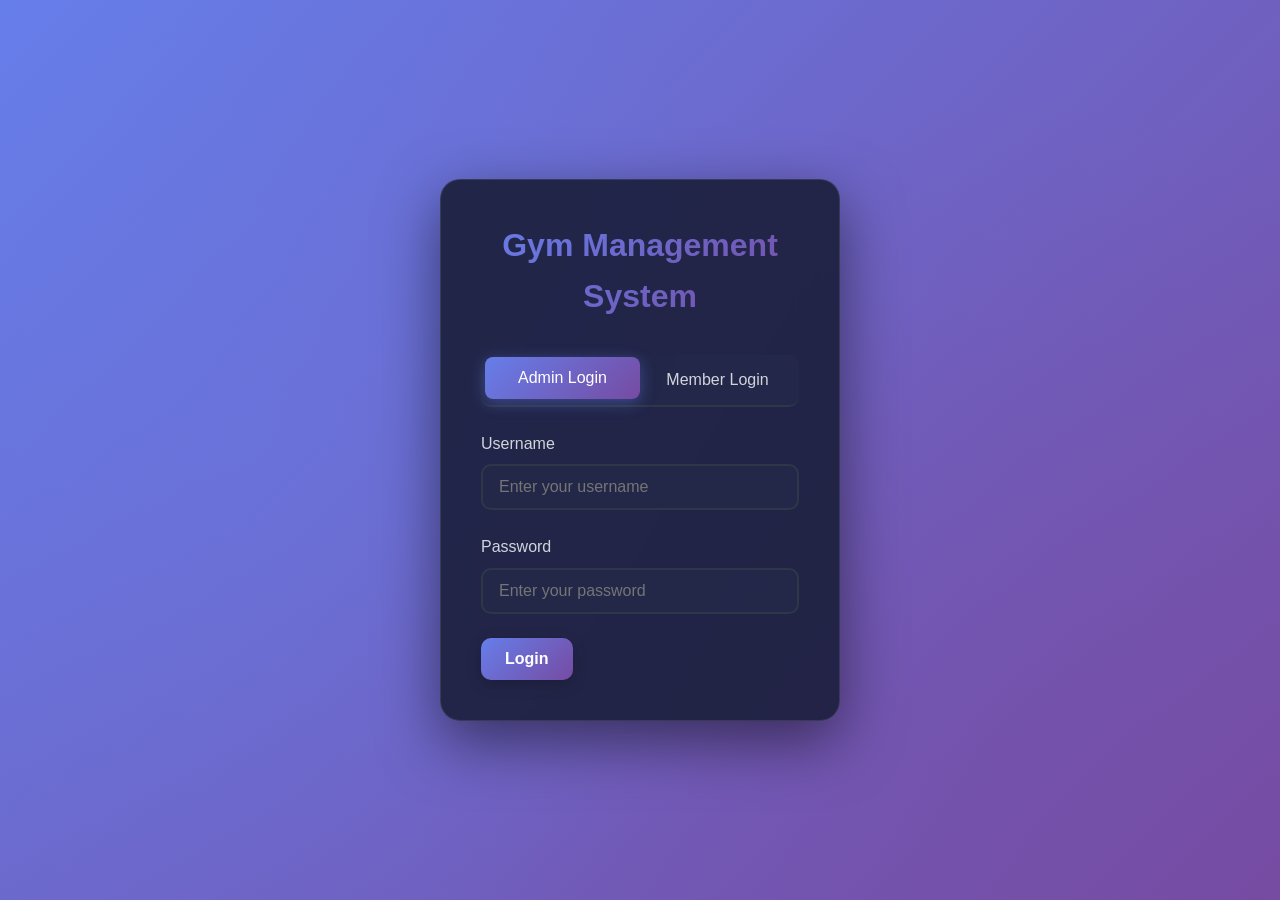
==== index.html @ a1a6539e "Initial import and reminder module improvements" ====
<!DOCTYPE html>
<html lang="en">
<head>
    <meta charset="UTF-8">
    <meta name="viewport" content="width=device-width, initial-scale=1.0">
    <meta http-equiv="Cache-Control" content="no-cache, no-store, must-revalidate">
    <meta http-equiv="Pragma" content="no-cache">
    <meta http-equiv="Expires" content="0">
    <title>Gym Management System - Login</title>
    <link rel="stylesheet" href="assets/css/style.css?v=3">
</head>
<body>
    <div class="login-container">
        <div class="login-box">
            <h1>Gym Management System</h1>
            <div class="login-tabs" role="tablist" aria-label="Login Type Selection">
                <button class="tab-btn active" data-tab="admin" role="tab" id="admin-tab" aria-selected="true" aria-controls="admin-login">Admin Login</button>
                <button class="tab-btn" data-tab="member" role="tab" id="member-tab" aria-selected="false" aria-controls="member-login">Member Login</button>
            </div>

            <!-- Admin Login Form -->
            <div id="admin-login" class="login-form active" role="tabpanel" aria-labelledby="admin-tab">
                <form id="adminForm" aria-label="Admin Login Form">
                    <div class="form-group">
                        <label for="adminUsername">Username</label>
                        <input 
                            type="text" 
                            id="adminUsername" 
                            name="username" 
                            autocomplete="username"
                            aria-required="true"
                            placeholder="Enter your username"
                            required>
                    </div>
                    <div class="form-group">
                        <label for="adminPassword">Password</label>
                        <input 
                            type="password" 
                            id="adminPassword" 
                            name="password" 
                            autocomplete="current-password"
                            aria-required="true"
                            placeholder="Enter your password"
                            required>
                    </div>
                    <button type="submit" class="btn btn-primary" aria-label="Login as Admin">Login</button>
                </form>
            </div>

            <!-- Member Login Form -->
            <div id="member-login" class="login-form" role="tabpanel" aria-labelledby="member-tab">
                <form id="memberForm" aria-label="Member Login Form">
                    <div class="form-group">
                        <label for="memberCode">Member Code (Ac_No)</label>
                        <input 
                            type="text" 
                            id="memberCode" 
                            name="member_code" 
                            autocomplete="off"
                            aria-required="true"
                            placeholder="Enter your member code"
                            required>
                    </div>
                    <button type="submit" class="btn btn-primary" aria-label="Login as Member">Login</button>
                </form>
            </div>
        </div>
    </div>

    <script src="assets/js/utils.js?v=3"></script>
    <script src="assets/js/auth.js?v=3"></script>
    <script>
        // Check authentication status on page load
        document.addEventListener('DOMContentLoaded', function() {
            checkAuthStatus();
        });

        // Tab switching
        document.querySelectorAll('.tab-btn').forEach(btn => {
            btn.addEventListener('click', function() {
                const tab = this.dataset.tab;
                document.querySelectorAll('.tab-btn').forEach(b => b.classList.remove('active'));
                document.querySelectorAll('.login-form').forEach(f => f.classList.remove('active'));
                this.classList.add('active');
                document.getElementById(tab + '-login').classList.add('active');
            });
        });

        function checkAuthStatus() {
            fetch('api/auth.php?action=check')
                .then(res => res.json())
                .then(data => {
                    if (data.authenticated) {
                        if (data.role === 'admin') {
                            window.location.href = 'admin-dashboard.html';
                        } else if (data.role === 'member') {
                            if (data.gender === 'men') {
                                window.location.href = 'member-profile-men.html';
                            } else {
                                window.location.href = 'member-profile-women.html';
                            }
                        }
                    }
                })
                .catch(err => console.error('Auth check error:', err));
        }
    </script>
</body>
</html>
---- assets/css/style.css ----
/**
 * Main Stylesheet - Dark Theme with Animations & Gradients
 */

* {
    margin: 0;
    padding: 0;
    box-sizing: border-box;
}

:root {
    --primary-color: #4a90e2;
    --primary-gradient: linear-gradient(135deg, #667eea 0%, #764ba2 100%);
    --secondary-color: #1a1f3a;
    --secondary-gradient: linear-gradient(135deg, #1a1f3a 0%, #252b4a 100%);
    --success-color: #27ae60;
    --success-gradient: linear-gradient(135deg, #27ae60 0%, #229954 100%);
    --error-color: #e74c3c;
    --error-gradient: linear-gradient(135deg, #e74c3c 0%, #c0392b 100%);
    --warning-color: #f39c12;
    --warning-gradient: linear-gradient(135deg, #f39c12 0%, #e67e22 100%);
    --info-color: #3498db;
    --info-gradient: linear-gradient(135deg, #3498db 0%, #2980b9 100%);

    /* Dark Theme Colors */
    --bg-color: #0a0e27;
    --bg-secondary: #1a1f3a;
    --bg-tertiary: #252b4a;
    --text-color: #ffffff;
    --text-secondary: #d1d5db;
    --text-muted: #9ca3af;
    --border-color: #2d3748;
    --shadow: 0 4px 20px rgba(0, 0, 0, 0.3);
    --shadow-lg: 0 8px 30px rgba(0, 0, 0, 0.5);
    --shadow-glow: 0 0 20px rgba(74, 144, 226, 0.3);
}

body {
    font-family: -apple-system, BlinkMacSystemFont, 'Segoe UI', Roboto, Oxygen, Ubuntu, Cantarell, sans-serif;
    background: linear-gradient(135deg, #0a0e27 0%, #1a1f3a 50%, #0f1419 100%);
    background-attachment: fixed;
    color: var(--text-color);
    line-height: 1.6;
    min-height: 100vh;
    animation: fadeIn 0.6s ease-in;
}

@keyframes fadeIn {
    from {
        opacity: 0;
    }

    to {
        opacity: 1;
    }
}

@keyframes slideInUp {
    from {
        opacity: 0;
        transform: translateY(30px);
    }

    to {
        opacity: 1;
        transform: translateY(0);
    }
}

@keyframes slideInDown {
    from {
        opacity: 0;
        transform: translateY(-30px);
    }

    to {
        opacity: 1;
        transform: translateY(0);
    }
}

@keyframes scaleIn {
    from {
        transform: scale(0.9);
        opacity: 0;
    }

    to {
        transform: scale(1);
        opacity: 1;
    }
}

@keyframes pulse {

    0%,
    100% {
        transform: scale(1);
    }

    50% {
        transform: scale(1.05);
    }
}

/* Login Page */
.login-container {
    min-height: 100vh;
    display: flex;
    align-items: center;
    justify-content: center;
    background: linear-gradient(135deg, #667eea 0%, #764ba2 50%, #f093fb 100%);
    background-size: 200% 200%;
    animation: gradientShift 15s ease infinite;
    position: relative;
    overflow: hidden;
}

@keyframes gradientShift {
    0% {
        background-position: 0% 50%;
    }

    50% {
        background-position: 100% 50%;
    }

    100% {
        background-position: 0% 50%;
    }
}

.login-container::before {
    content: '';
    position: absolute;
    top: 0;
    left: 0;
    right: 0;
    bottom: 0;
    background: radial-gradient(circle at 20% 50%, rgba(102, 126, 234, 0.3) 0%, transparent 50%),
        radial-gradient(circle at 80% 80%, rgba(118, 75, 162, 0.3) 0%, transparent 50%);
    animation: float 20s ease-in-out infinite;
}

@keyframes float {

    0%,
    100% {
        transform: translateY(0) rotate(0deg);
    }

    50% {
        transform: translateY(-20px) rotate(5deg);
    }
}

.login-box {
    background: rgba(26, 31, 58, 0.9);
    -webkit-backdrop-filter: blur(20px);
    backdrop-filter: blur(20px);
    padding: 2.5rem;
    border-radius: 20px;
    box-shadow: 0 20px 60px rgba(0, 0, 0, 0.5);
    width: 100%;
    max-width: 400px;
    border: 1px solid rgba(255, 255, 255, 0.1);
    position: relative;
    z-index: 1;
    animation: slideInUp 0.6s ease-out;
}

.login-box h1 {
    text-align: center;
    margin-bottom: 2rem;
    color: var(--text-color);
    font-size: 2rem;
    background: var(--primary-gradient);
    -webkit-background-clip: text;
    -webkit-text-fill-color: transparent;
    background-clip: text;
    animation: fadeIn 0.8s ease-out;
}

.login-tabs {
    display: flex;
    margin-bottom: 1.5rem;
    border-bottom: 2px solid var(--border-color);
    background: rgba(37, 43, 74, 0.5);
    border-radius: 10px;
    padding: 0.25rem;
}

.tab-btn {
    flex: 1;
    padding: 0.75rem;
    background: transparent;
    border: none;
    cursor: pointer;
    font-size: 1rem;
    color: var(--text-secondary);
    transition: all 0.3s ease;
    border-radius: 8px;
    position: relative;
}

.tab-btn.active {
    color: var(--text-color);
    background: var(--primary-gradient);
    box-shadow: 0 4px 15px rgba(102, 126, 234, 0.4);
    transform: translateY(-2px);
}

.tab-btn:hover:not(.active) {
    color: var(--text-color);
    background: rgba(255, 255, 255, 0.05);
}

.login-form {
    display: none;
    animation: fadeIn 0.4s ease-in;
}

.login-form.active {
    display: block;
}

.form-group {
    margin-bottom: 1.5rem;
    animation: slideInUp 0.5s ease-out both;
}

.form-group:nth-child(1) {
    animation-delay: 0.1s;
}

.form-group:nth-child(2) {
    animation-delay: 0.2s;
}

.form-group:nth-child(3) {
    animation-delay: 0.3s;
}

.form-group label {
    display: block;
    margin-bottom: 0.5rem;
    font-weight: 500;
    color: var(--text-secondary);
}

.form-group input,
.form-group select,
.form-group textarea {
    width: 100%;
    padding: 0.75rem 1rem;
    border: 2px solid var(--border-color);
    border-radius: 10px;
    font-size: 1rem;
    transition: all 0.3s ease;
    background: rgba(37, 43, 74, 0.6);
    color: var(--text-color);
}

.form-group input:focus,
.form-group select:focus,
.form-group textarea:focus {
    outline: none;
    border-color: var(--primary-color);
    box-shadow: 0 0 0 3px rgba(74, 144, 226, 0.2);
    transform: scale(1.02);
    background: rgba(37, 43, 74, 0.8);
}

.form-row {
    display: grid;
    grid-template-columns: 1fr 1fr;
    gap: 1rem;
}

.btn {
    padding: 0.75rem 1.5rem;
    border: none;
    border-radius: 10px;
    font-size: 1rem;
    cursor: pointer;
    transition: all 0.3s ease;
    font-weight: 600;
    box-shadow: 0 4px 15px rgba(0, 0, 0, 0.2);
    display: inline-flex;
    align-items: center;
    justify-content: center;
    gap: 0.5rem;
    position: relative;
    overflow: hidden;
}

.btn::before {
    content: '';
    position: absolute;
    top: 50%;
    left: 50%;
    width: 0;
    height: 0;
    border-radius: 50%;
    background: rgba(255, 255, 255, 0.2);
    transform: translate(-50%, -50%);
    transition: width 0.6s, height 0.6s;
}

.btn:hover::before {
    width: 300px;
    height: 300px;
}

.btn:hover {
    transform: translateY(-3px);
    box-shadow: 0 6px 20px rgba(0, 0, 0, 0.3);
}

.btn:active {
    transform: translateY(-1px);
}

.btn-primary {
    background: var(--primary-gradient);
    color: white;
}

.btn-primary:hover {
    box-shadow: 0 6px 25px rgba(102, 126, 234, 0.5);
}

.btn-success {
    background: var(--success-gradient);
    color: white;
}

.btn-success:hover {
    box-shadow: 0 6px 25px rgba(39, 174, 96, 0.5);
}

.btn-secondary {
    background: linear-gradient(135deg, #6b7280 0%, #4b5563 100%);
    color: white;
}

.btn-secondary:hover {
    box-shadow: 0 6px 25px rgba(107, 114, 128, 0.5);
}

.btn-danger {
    background: var(--error-gradient);
    color: white;
}

.btn-danger:hover {
    box-shadow: 0 6px 25px rgba(231, 76, 60, 0.5);
}

.btn-warning {
    background: var(--warning-gradient);
    color: white;
}

.btn-warning:hover {
    box-shadow: 0 6px 25px rgba(243, 156, 18, 0.5);
}

.btn-sm {
    padding: 0.5rem 1rem;
    font-size: 0.875rem;
}

/* Notifications */
.notification {
    position: fixed;
    top: 20px;
    right: 20px;
    padding: 1rem 1.5rem;
    border-radius: 12px;
    color: white;
    font-weight: 500;
    z-index: 10000;
    transform: translateX(400px);
    transition: all 0.4s cubic-bezier(0.68, -0.55, 0.265, 1.55);
    box-shadow: 0 10px 30px rgba(0, 0, 0, 0.3);
    -webkit-backdrop-filter: blur(10px);
    backdrop-filter: blur(10px);
    border: 1px solid rgba(255, 255, 255, 0.1);
}

.notification.show {
    transform: translateX(0);
    animation: slideInRight 0.4s ease-out;
}

@keyframes slideInRight {
    from {
        transform: translateX(400px);
        opacity: 0;
    }

    to {
        transform: translateX(0);
        opacity: 1;
    }
}

.notification-success {
    background: var(--success-gradient);
}

.notification-error {
    background: var(--error-gradient);
}

.notification-info {
    background: var(--info-gradient);
}

.notification-warning {
    background: var(--warning-gradient);
}

/* Status Badges */
.status-badge {
    display: inline-block;
    padding: 0.25rem 0.75rem;
    border-radius: 20px;
    font-size: 0.875rem;
    font-weight: 600;
    border: 1px solid;
    transition: all 0.3s ease;
}

.status-badge:hover {
    transform: scale(1.1);
}

.status-active {
    background: rgba(39, 174, 96, 0.2);
    color: var(--success-color);
    border-color: var(--success-color);
}

.status-inactive {
    background: rgba(231, 76, 60, 0.2);
    color: var(--error-color);
    border-color: var(--error-color);
}

.status-completed {
    background: rgba(39, 174, 96, 0.2);
    color: var(--success-color);
    border-color: var(--success-color);
}

.status-pending {
    background: rgba(243, 156, 18, 0.2);
    color: var(--warning-color);
    border-color: var(--warning-color);
}

/* Tables */
.data-table {
    width: 100%;
    border-collapse: collapse;
    background: rgba(26, 31, 58, 0.6);
    -webkit-backdrop-filter: blur(10px);
    backdrop-filter: blur(10px);
    border-radius: 12px;
    overflow: hidden;
    box-shadow: var(--shadow);
    border: 1px solid var(--border-color);
    animation: fadeIn 0.5s ease-out;
}

.data-table thead {
    background: var(--secondary-gradient);
    color: white;
}

.data-table th,
.data-table td {
    padding: 1rem;
    text-align: left;
    border-bottom: 1px solid var(--border-color);
    color: var(--text-color);
}

.data-table tbody tr {
    transition: all 0.3s ease;
}

.data-table tbody tr:hover {
    background: rgba(74, 144, 226, 0.1);
    transform: translateX(5px);
}

.data-table tbody tr:last-child td {
    border-bottom: none;
}

/* Loading */
.loading {
    text-align: center;
    color: var(--text-secondary);
    animation: pulse 2s ease-in-out infinite;
}

.error {
    padding: 1rem;
    background: rgba(231, 76, 60, 0.1);
    color: var(--error-color);
    border-radius: 10px;
    margin: 1rem 0;
    border: 1px solid var(--error-color);
    animation: slideInDown 0.4s ease-out;
}

/* Modal */
.modal {
    position: fixed;
    top: 0;
    left: 0;
    width: 100%;
    height: 100%;
    background-color: rgba(0, 0, 0, 0.7);
    -webkit-backdrop-filter: blur(5px);
    backdrop-filter: blur(5px);
    display: flex;
    align-items: center;
    justify-content: center;
    z-index: 1000;
    animation: fadeIn 0.3s ease-out;
}

.modal-content {
    background: rgba(26, 31, 58, 0.95);
    -webkit-backdrop-filter: blur(20px);
    backdrop-filter: blur(20px);
    border-radius: 20px;
    width: 90%;
    max-width: 600px;
    max-height: 90vh;
    overflow-y: auto;
    box-shadow: 0 20px 60px rgba(0, 0, 0, 0.5);
    border: 1px solid rgba(255, 255, 255, 0.1);
    animation: scaleIn 0.4s cubic-bezier(0.68, -0.55, 0.265, 1.55);
}

.modal-header {
    padding: 1.5rem;
    border-bottom: 1px solid var(--border-color);
    display: flex;
    justify-content: space-between;
    align-items: center;
    background: var(--secondary-gradient);
}

.modal-header h2 {
    margin: 0;
    color: var(--text-color);
}

.modal-close {
    background: none;
    border: none;
    font-size: 1.5rem;
    cursor: pointer;
    color: var(--text-secondary);
    transition: all 0.3s ease;
    width: 32px;
    height: 32px;
    border-radius: 50%;
    display: flex;
    align-items: center;
    justify-content: center;
}

.modal-close:hover {
    background: rgba(231, 76, 60, 0.2);
    color: var(--error-color);
    transform: rotate(90deg);
}

.modal-body {
    padding: 1.5rem;
    color: var(--text-color);
}

.modal-footer {
    padding: 1.5rem;
    border-top: 1px solid var(--border-color);
    display: flex;
    justify-content: flex-end;
    gap: 1rem;
    background: rgba(37, 43, 74, 0.3);
}

/* Pagination */
.pagination {
    display: flex;
    justify-content: center;
    align-items: center;
    gap: 1rem;
    margin-top: 1rem;
    padding: 1rem;
}

.pagination button {
    padding: 0.5rem 1rem;
    border: 2px solid var(--border-color);
    background: rgba(37, 43, 74, 0.6);
    color: var(--text-color);
    border-radius: 8px;
    cursor: pointer;
    transition: all 0.3s ease;
}

.pagination button:hover:not(:disabled) {
    background: var(--primary-gradient);
    border-color: var(--primary-color);
    color: white;
    transform: translateY(-2px);
    box-shadow: 0 4px 15px rgba(74, 144, 226, 0.4);
}

.pagination button:disabled {
    opacity: 0.5;
    cursor: not-allowed;
}

/* Search Input */
.search-input {
    padding: 0.75rem 1rem;
    border: 2px solid var(--border-color);
    border-radius: 10px;
    font-size: 0.95rem;
    transition: all 0.3s ease;
    background: rgba(37, 43, 74, 0.6);
    color: var(--text-color);
    box-shadow: 0 2px 10px rgba(0, 0, 0, 0.1);
    width: 100%;
    max-width: 300px;
}

.search-input:focus {
    outline: none;
    border-color: var(--primary-color);
    box-shadow: 0 0 0 3px rgba(74, 144, 226, 0.2), 0 4px 15px rgba(74, 144, 226, 0.3);
    transform: scale(1.02);
    background: rgba(37, 43, 74, 0.8);
}

.search-input::placeholder {
    color: var(--text-secondary);
    opacity: 0.8;
}

/* Responsive */
@media (max-width: 768px) {
    .login-box {
        margin: 1rem;
        padding: 1.5rem;
    }

    .form-row {
        grid-template-columns: 1fr;
    }

    .search-input {
        width: 100% !important;
    }

    .btn {
        width: 100%;
        margin-bottom: 0.5rem;
    }

    .modal-content {
        width: 95%;
        max-width: 95%;
        margin: 1rem;
    }

    .pagination {
        flex-wrap: wrap;
    }

    .pagination button {
        flex: 1;
        min-width: 80px;
    }
}

@media (max-width: 480px) {
    .login-box {
        padding: 1rem;
    }

    .login-box h1 {
        font-size: 1.5rem;
    }

    .notification {
        right: 10px;
        left: 10px;
        top: 10px;
        transform: translateY(-100px);
    }

    .notification.show {
        transform: translateY(0);
    }
}
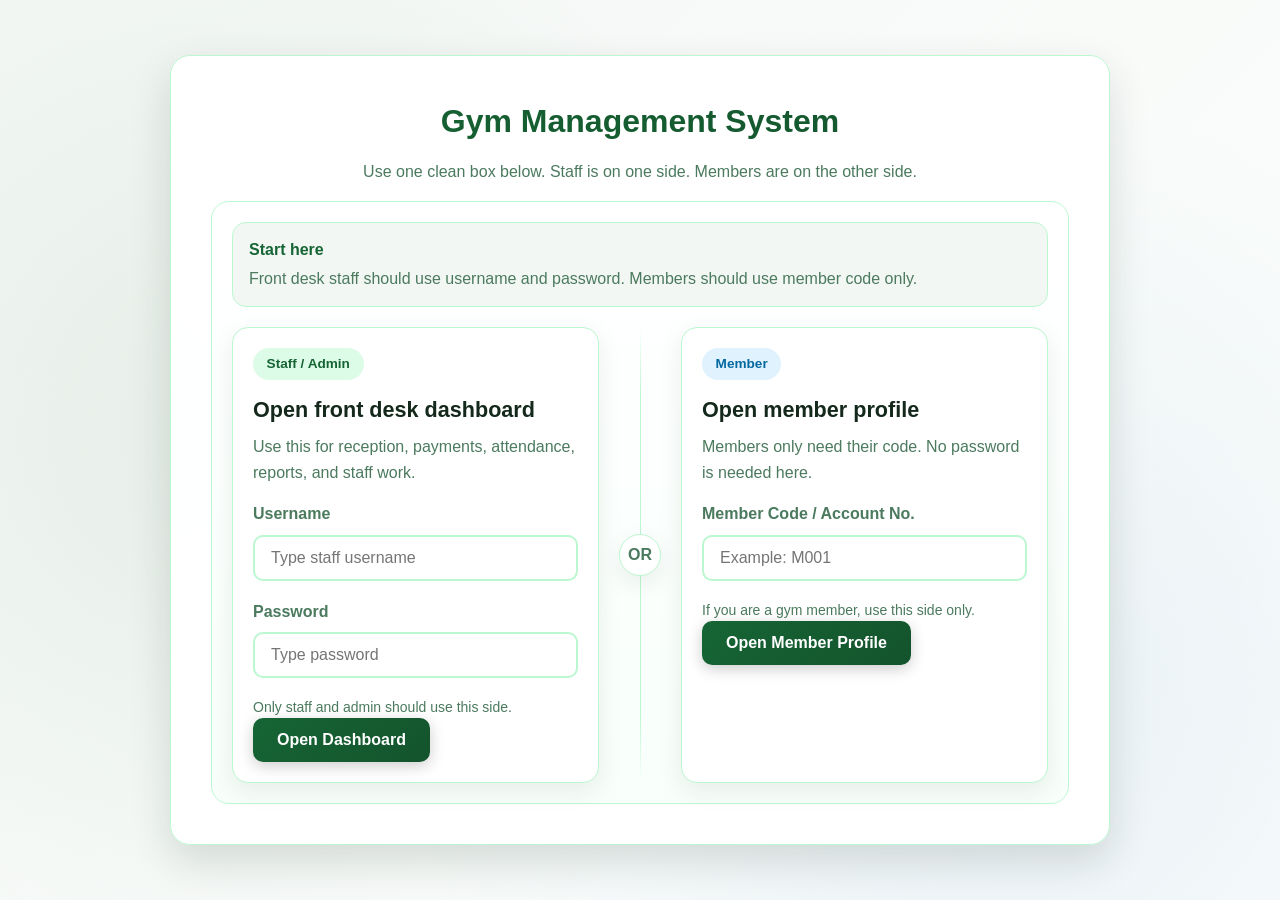
==== commit 9e0ec200: "Simplify index login layout" ====
--- a/index.html
+++ b/index.html
@@ -11,58 +11,74 @@
 </head>
 <body>
     <div class="login-container">
-        <div class="login-box">
+        <div class="login-box login-box-wide">
             <h1>Gym Management System</h1>
-            <div class="login-tabs" role="tablist" aria-label="Login Type Selection">
-                <button class="tab-btn active" data-tab="admin" role="tab" id="admin-tab" aria-selected="true" aria-controls="admin-login">Admin Login</button>
-                <button class="tab-btn" data-tab="member" role="tab" id="member-tab" aria-selected="false" aria-controls="member-login">Member Login</button>
-            </div>
+            <p class="login-subtitle">Use one clean box below. Staff is on one side. Members are on the other side.</p>
 
-            <!-- Admin Login Form -->
-            <div id="admin-login" class="login-form active" role="tabpanel" aria-labelledby="admin-tab">
-                <form id="adminForm" aria-label="Admin Login Form">
-                    <div class="form-group">
-                        <label for="adminUsername">Username</label>
-                        <input 
-                            type="text" 
-                            id="adminUsername" 
-                            name="username" 
-                            autocomplete="username"
-                            aria-required="true"
-                            placeholder="Enter your username"
-                            required>
+            <div class="login-access-card" aria-label="Quick login options">
+                <div class="access-intro">
+                    <strong>Start here</strong>
+                    <p>Front desk staff should use username and password. Members should use member code only.</p>
+                </div>
+
+                <div class="login-split-layout">
+                    <section id="admin-login" class="login-form-panel is-visible" aria-labelledby="admin-login-title">
+                        <div class="login-panel-badge">Staff / Admin</div>
+                        <h2 id="admin-login-title">Open front desk dashboard</h2>
+                        <p class="login-panel-text">Use this for reception, payments, attendance, reports, and staff work.</p>
+                        <form id="adminForm" aria-label="Admin Login Form">
+                            <div class="form-group">
+                                <label for="adminUsername">Username</label>
+                                <input 
+                                    type="text" 
+                                    id="adminUsername" 
+                                    name="username" 
+                                    autocomplete="username"
+                                    aria-required="true"
+                                    placeholder="Type staff username"
+                                    required>
+                            </div>
+                            <div class="form-group">
+                                <label for="adminPassword">Password</label>
+                                <input 
+                                    type="password" 
+                                    id="adminPassword" 
+                                    name="password" 
+                                    autocomplete="current-password"
+                                    aria-required="true"
+                                    placeholder="Type password"
+                                    required>
+                            </div>
+                            <small class="form-hint">Only staff and admin should use this side.</small>
+                            <button type="submit" class="btn btn-primary" aria-label="Login as Admin">Open Dashboard</button>
+                        </form>
+                    </section>
+
+                    <div class="login-divider" aria-hidden="true">
+                        <span>OR</span>
                     </div>
-                    <div class="form-group">
-                        <label for="adminPassword">Password</label>
-                        <input 
-                            type="password" 
-                            id="adminPassword" 
-                            name="password" 
-                            autocomplete="current-password"
-                            aria-required="true"
-                            placeholder="Enter your password"
-                            required>
-                    </div>
-                    <button type="submit" class="btn btn-primary" aria-label="Login as Admin">Login</button>
-                </form>
-            </div>
 
-            <!-- Member Login Form -->
-            <div id="member-login" class="login-form" role="tabpanel" aria-labelledby="member-tab">
-                <form id="memberForm" aria-label="Member Login Form">
-                    <div class="form-group">
-                        <label for="memberCode">Member Code (Ac_No)</label>
-                        <input 
-                            type="text" 
-                            id="memberCode" 
-                            name="member_code" 
-                            autocomplete="off"
-                            aria-required="true"
-                            placeholder="Enter your member code"
-                            required>
-                    </div>
-                    <button type="submit" class="btn btn-primary" aria-label="Login as Member">Login</button>
-                </form>
+                    <section id="member-login" class="login-form-panel is-visible" aria-labelledby="member-login-title">
+                        <div class="login-panel-badge member-badge">Member</div>
+                        <h2 id="member-login-title">Open member profile</h2>
+                        <p class="login-panel-text">Members only need their code. No password is needed here.</p>
+                        <form id="memberForm" aria-label="Member Login Form">
+                            <div class="form-group">
+                                <label for="memberCode">Member Code / Account No.</label>
+                                <input 
+                                    type="text" 
+                                    id="memberCode" 
+                                    name="member_code" 
+                                    autocomplete="off"
+                                    aria-required="true"
+                                    placeholder="Example: M001"
+                                    required>
+                            </div>
+                            <small class="form-hint">If you are a gym member, use this side only.</small>
+                            <button type="submit" class="btn btn-primary" aria-label="Login as Member">Open Member Profile</button>
+                        </form>
+                    </section>
+                </div>
             </div>
         </div>
     </div>
@@ -73,17 +89,6 @@
         // Check authentication status on page load
         document.addEventListener('DOMContentLoaded', function() {
             checkAuthStatus();
-        });
-
-        // Tab switching
-        document.querySelectorAll('.tab-btn').forEach(btn => {
-            btn.addEventListener('click', function() {
-                const tab = this.dataset.tab;
-                document.querySelectorAll('.tab-btn').forEach(b => b.classList.remove('active'));
-                document.querySelectorAll('.login-form').forEach(f => f.classList.remove('active'));
-                this.classList.add('active');
-                document.getElementById(tab + '-login').classList.add('active');
-            });
         });
 
         function checkAuthStatus() {
--- a/assets/css/style.css
+++ b/assets/css/style.css
@@ -1,5 +1,5 @@
 /**
- * Main Stylesheet - Dark Theme with Animations & Gradients
+ * Main Stylesheet - Light Theme for low-tech, older users
  */
 
 * {
@@ -9,35 +9,35 @@
 }
 
 :root {
-    --primary-color: #4a90e2;
-    --primary-gradient: linear-gradient(135deg, #667eea 0%, #764ba2 100%);
-    --secondary-color: #1a1f3a;
-    --secondary-gradient: linear-gradient(135deg, #1a1f3a 0%, #252b4a 100%);
-    --success-color: #27ae60;
-    --success-gradient: linear-gradient(135deg, #27ae60 0%, #229954 100%);
-    --error-color: #e74c3c;
-    --error-gradient: linear-gradient(135deg, #e74c3c 0%, #c0392b 100%);
-    --warning-color: #f39c12;
-    --warning-gradient: linear-gradient(135deg, #f39c12 0%, #e67e22 100%);
-    --info-color: #3498db;
-    --info-gradient: linear-gradient(135deg, #3498db 0%, #2980b9 100%);
-
-    /* Dark Theme Colors */
-    --bg-color: #0a0e27;
-    --bg-secondary: #1a1f3a;
-    --bg-tertiary: #252b4a;
-    --text-color: #ffffff;
-    --text-secondary: #d1d5db;
-    --text-muted: #9ca3af;
-    --border-color: #2d3748;
-    --shadow: 0 4px 20px rgba(0, 0, 0, 0.3);
-    --shadow-lg: 0 8px 30px rgba(0, 0, 0, 0.5);
-    --shadow-glow: 0 0 20px rgba(74, 144, 226, 0.3);
+    --primary-color: #166534;
+    --primary-gradient: linear-gradient(135deg, #166534 0%, #14532d 100%);
+    --secondary-color: #ffffff;
+    --secondary-gradient: linear-gradient(135deg, #ffffff 0%, #ecfdf5 100%);
+    --success-color: #0369a1;
+    --success-gradient: linear-gradient(135deg, #0369a1 0%, #075985 100%);
+    --error-color: #dc2626;
+    --error-gradient: linear-gradient(135deg, #dc2626 0%, #b91c1c 100%);
+    --warning-color: #b45309;
+    --warning-gradient: linear-gradient(135deg, #b45309 0%, #92400e 100%);
+    --info-color: #0369a1;
+    --info-gradient: linear-gradient(135deg, #0369a1 0%, #075985 100%);
+
+    /* Light Theme Colors */
+    --bg-color: #f3f7f4;
+    --bg-secondary: #ffffff;
+    --bg-tertiary: #ecfdf5;
+    --text-color: #14291c;
+    --text-secondary: #4b7a5e;
+    --text-muted: #4b7a5e;
+    --border-color: #bbf7d0;
+    --shadow: 0 8px 24px rgba(20, 41, 28, 0.08);
+    --shadow-lg: 0 16px 40px rgba(20, 41, 28, 0.14);
+    --shadow-glow: 0 0 0 4px rgba(22, 101, 52, 0.12);
 }
 
 body {
     font-family: -apple-system, BlinkMacSystemFont, 'Segoe UI', Roboto, Oxygen, Ubuntu, Cantarell, sans-serif;
-    background: linear-gradient(135deg, #0a0e27 0%, #1a1f3a 50%, #0f1419 100%);
+    background: var(--bg-color);
     background-attachment: fixed;
     color: var(--text-color);
     line-height: 1.6;
@@ -109,7 +109,7 @@
     display: flex;
     align-items: center;
     justify-content: center;
-    background: linear-gradient(135deg, #667eea 0%, #764ba2 50%, #f093fb 100%);
+    background: linear-gradient(135deg, #f3f7f4 0%, #ffffff 55%, #ecfdf5 100%);
     background-size: 200% 200%;
     animation: gradientShift 15s ease infinite;
     position: relative;
@@ -137,8 +137,8 @@
     left: 0;
     right: 0;
     bottom: 0;
-    background: radial-gradient(circle at 20% 50%, rgba(102, 126, 234, 0.3) 0%, transparent 50%),
-        radial-gradient(circle at 80% 80%, rgba(118, 75, 162, 0.3) 0%, transparent 50%);
+    background: radial-gradient(circle at 20% 50%, rgba(22, 101, 52, 0.08) 0%, transparent 50%),
+        radial-gradient(circle at 80% 80%, rgba(3, 105, 161, 0.08) 0%, transparent 50%);
     animation: float 20s ease-in-out infinite;
 }
 
@@ -155,23 +155,27 @@
 }
 
 .login-box {
-    background: rgba(26, 31, 58, 0.9);
+    background: rgba(255, 255, 255, 0.96);
     -webkit-backdrop-filter: blur(20px);
     backdrop-filter: blur(20px);
     padding: 2.5rem;
     border-radius: 20px;
-    box-shadow: 0 20px 60px rgba(0, 0, 0, 0.5);
+    box-shadow: var(--shadow-lg);
     width: 100%;
     max-width: 400px;
-    border: 1px solid rgba(255, 255, 255, 0.1);
+    border: 1px solid var(--border-color);
     position: relative;
     z-index: 1;
     animation: slideInUp 0.6s ease-out;
 }
 
+.login-box-wide {
+    max-width: 940px;
+}
+
 .login-box h1 {
     text-align: center;
-    margin-bottom: 2rem;
+    margin-bottom: 0.75rem;
     color: var(--text-color);
     font-size: 2rem;
     background: var(--primary-gradient);
@@ -181,51 +185,115 @@
     animation: fadeIn 0.8s ease-out;
 }
 
-.login-tabs {
+.login-subtitle {
+    text-align: center;
+    color: var(--text-secondary);
+    margin-bottom: 1rem;
+}
+
+.login-access-card {
+    background: linear-gradient(180deg, #ffffff 0%, #f8fffb 100%);
+    border: 1px solid var(--border-color);
+    border-radius: 18px;
+    padding: 1.25rem;
+}
+
+.access-intro {
+    background: #f3f7f4;
+    border: 1px solid var(--border-color);
+    border-radius: 14px;
+    padding: 0.9rem 1rem;
+    margin-bottom: 1.25rem;
+    color: var(--text-secondary);
+}
+
+.access-intro strong {
+    display: block;
+    margin-bottom: 0.2rem;
+    color: var(--primary-color);
+}
+
+.login-split-layout {
+    display: grid;
+    grid-template-columns: minmax(0, 1fr) auto minmax(0, 1fr);
+    gap: 1.25rem;
+    align-items: stretch;
+}
+
+.login-form-panel {
+    background: #ffffff;
+    border: 1px solid var(--border-color);
+    border-radius: 16px;
+    padding: 1.25rem;
+    box-shadow: var(--shadow);
+}
+
+.login-panel-badge {
+    display: inline-flex;
+    align-items: center;
+    justify-content: center;
+    min-height: 32px;
+    padding: 0.25rem 0.85rem;
+    border-radius: 999px;
+    background: #dcfce7;
+    color: var(--primary-color);
+    font-size: 0.85rem;
+    font-weight: 700;
+    margin-bottom: 0.8rem;
+}
+
+.member-badge {
+    background: #e0f2fe;
+    color: var(--info-color);
+}
+
+.login-form-panel h2 {
+    font-size: 1.35rem;
+    margin-bottom: 0.45rem;
+    color: var(--text-color);
+}
+
+.login-panel-text {
+    color: var(--text-secondary);
+    margin-bottom: 1rem;
+}
+
+.login-divider {
     display: flex;
-    margin-bottom: 1.5rem;
-    border-bottom: 2px solid var(--border-color);
-    background: rgba(37, 43, 74, 0.5);
-    border-radius: 10px;
-    padding: 0.25rem;
-}
-
-.tab-btn {
-    flex: 1;
-    padding: 0.75rem;
-    background: transparent;
-    border: none;
-    cursor: pointer;
-    font-size: 1rem;
+    align-items: center;
+    justify-content: center;
+    min-width: 42px;
+    position: relative;
+}
+
+.login-divider::before {
+    content: '';
+    position: absolute;
+    top: 0;
+    bottom: 0;
+    left: 50%;
+    width: 1px;
+    background: linear-gradient(180deg, transparent 0%, var(--border-color) 15%, var(--border-color) 85%, transparent 100%);
+}
+
+.login-divider span {
+    position: relative;
+    z-index: 1;
+    display: inline-flex;
+    align-items: center;
+    justify-content: center;
+    width: 42px;
+    height: 42px;
+    border-radius: 999px;
+    background: #ffffff;
+    border: 1px solid var(--border-color);
     color: var(--text-secondary);
-    transition: all 0.3s ease;
-    border-radius: 8px;
-    position: relative;
-}
-
-.tab-btn.active {
-    color: var(--text-color);
-    background: var(--primary-gradient);
-    box-shadow: 0 4px 15px rgba(102, 126, 234, 0.4);
-    transform: translateY(-2px);
-}
-
-.tab-btn:hover:not(.active) {
-    color: var(--text-color);
-    background: rgba(255, 255, 255, 0.05);
-}
-
-.login-form {
-    display: none;
-    animation: fadeIn 0.4s ease-in;
-}
-
-.login-form.active {
-    display: block;
+    font-weight: 700;
+    box-shadow: var(--shadow);
 }
 
 .form-group {
-    margin-bottom: 1.5rem;
+    margin-bottom: 1.1rem;
     animation: slideInUp 0.5s ease-out both;
 }
 
@@ -244,8 +312,15 @@
 .form-group label {
     display: block;
     margin-bottom: 0.5rem;
-    font-weight: 500;
+    font-weight: 600;
     color: var(--text-secondary);
+}
+
+.form-hint {
+    display: block;
+    margin-top: 0.5rem;
+    color: var(--text-muted);
+    font-size: 0.875rem;
 }
 
 .form-group input,
@@ -257,7 +332,7 @@
     border-radius: 10px;
     font-size: 1rem;
     transition: all 0.3s ease;
-    background: rgba(37, 43, 74, 0.6);
+    background: #ffffff;
     color: var(--text-color);
 }
 
@@ -266,9 +341,9 @@
 .form-group textarea:focus {
     outline: none;
     border-color: var(--primary-color);
-    box-shadow: 0 0 0 3px rgba(74, 144, 226, 0.2);
+    box-shadow: 0 0 0 3px rgba(22, 101, 52, 0.14);
     transform: scale(1.02);
-    background: rgba(37, 43, 74, 0.8);
+    background: #ffffff;
 }
 
 .form-row {
@@ -279,6 +354,7 @@
 
 .btn {
     padding: 0.75rem 1.5rem;
+    min-height: 44px;
     border: none;
     border-radius: 10px;
     font-size: 1rem;
@@ -327,7 +403,7 @@
 }
 
 .btn-primary:hover {
-    box-shadow: 0 6px 25px rgba(102, 126, 234, 0.5);
+    box-shadow: 0 6px 25px rgba(22, 101, 52, 0.28);
 }
 
 .btn-success {
@@ -336,16 +412,16 @@
 }
 
 .btn-success:hover {
-    box-shadow: 0 6px 25px rgba(39, 174, 96, 0.5);
+    box-shadow: 0 6px 25px rgba(3, 105, 161, 0.28);
 }
 
 .btn-secondary {
-    background: linear-gradient(135deg, #6b7280 0%, #4b5563 100%);
+    background: linear-gradient(135deg, #4b7a5e 0%, #35614a 100%);
     color: white;
 }
 
 .btn-secondary:hover {
-    box-shadow: 0 6px 25px rgba(107, 114, 128, 0.5);
+    box-shadow: 0 6px 25px rgba(75, 122, 94, 0.28);
 }
 
 .btn-danger {
@@ -363,7 +439,7 @@
 }
 
 .btn-warning:hover {
-    box-shadow: 0 6px 25px rgba(243, 156, 18, 0.5);
+    box-shadow: 0 6px 25px rgba(180, 83, 9, 0.28);
 }
 
 .btn-sm {
@@ -383,10 +459,10 @@
     z-index: 10000;
     transform: translateX(400px);
     transition: all 0.4s cubic-bezier(0.68, -0.55, 0.265, 1.55);
-    box-shadow: 0 10px 30px rgba(0, 0, 0, 0.3);
+    box-shadow: var(--shadow-lg);
     -webkit-backdrop-filter: blur(10px);
     backdrop-filter: blur(10px);
-    border: 1px solid rgba(255, 255, 255, 0.1);
+    border: 1px solid rgba(255, 255, 255, 0.6);
 }
 
 .notification.show {
@@ -465,7 +541,7 @@
 .data-table {
     width: 100%;
     border-collapse: collapse;
-    background: rgba(26, 31, 58, 0.6);
+    background: #ffffff;
     -webkit-backdrop-filter: blur(10px);
     backdrop-filter: blur(10px);
     border-radius: 12px;
@@ -476,8 +552,8 @@
 }
 
 .data-table thead {
-    background: var(--secondary-gradient);
-    color: white;
+    background: #ecfdf5;
+    color: var(--text-color);
 }
 
 .data-table th,
@@ -493,7 +569,7 @@
 }
 
 .data-table tbody tr:hover {
-    background: rgba(74, 144, 226, 0.1);
+    background: rgba(22, 101, 52, 0.06);
     transform: translateX(5px);
 }
 
@@ -510,11 +586,11 @@
 
 .error {
     padding: 1rem;
-    background: rgba(231, 76, 60, 0.1);
+    background: rgba(220, 38, 38, 0.08);
     color: var(--error-color);
     border-radius: 10px;
     margin: 1rem 0;
-    border: 1px solid var(--error-color);
+    border: 1px solid rgba(220, 38, 38, 0.22);
     animation: slideInDown 0.4s ease-out;
 }
 
@@ -525,7 +601,7 @@
     left: 0;
     width: 100%;
     height: 100%;
-    background-color: rgba(0, 0, 0, 0.7);
+    background-color: rgba(20, 41, 28, 0.2);
     -webkit-backdrop-filter: blur(5px);
     backdrop-filter: blur(5px);
     display: flex;
@@ -536,7 +612,7 @@
 }
 
 .modal-content {
-    background: rgba(26, 31, 58, 0.95);
+    background: rgba(255, 255, 255, 0.98);
     -webkit-backdrop-filter: blur(20px);
     backdrop-filter: blur(20px);
     border-radius: 20px;
@@ -544,8 +620,8 @@
     max-width: 600px;
     max-height: 90vh;
     overflow-y: auto;
-    box-shadow: 0 20px 60px rgba(0, 0, 0, 0.5);
-    border: 1px solid rgba(255, 255, 255, 0.1);
+    box-shadow: var(--shadow-lg);
+    border: 1px solid var(--border-color);
     animation: scaleIn 0.4s cubic-bezier(0.68, -0.55, 0.265, 1.55);
 }
 
@@ -555,7 +631,7 @@
     display: flex;
     justify-content: space-between;
     align-items: center;
-    background: var(--secondary-gradient);
+    background: #f8fffb;
 }
 
 .modal-header h2 {
@@ -595,7 +671,7 @@
     display: flex;
     justify-content: flex-end;
     gap: 1rem;
-    background: rgba(37, 43, 74, 0.3);
+    background: #f8fffb;
 }
 
 /* Pagination */
@@ -611,7 +687,7 @@
 .pagination button {
     padding: 0.5rem 1rem;
     border: 2px solid var(--border-color);
-    background: rgba(37, 43, 74, 0.6);
+    background: #ffffff;
     color: var(--text-color);
     border-radius: 8px;
     cursor: pointer;
@@ -623,7 +699,7 @@
     border-color: var(--primary-color);
     color: white;
     transform: translateY(-2px);
-    box-shadow: 0 4px 15px rgba(74, 144, 226, 0.4);
+    box-shadow: 0 4px 15px rgba(22, 101, 52, 0.22);
 }
 
 .pagination button:disabled {
@@ -638,9 +714,9 @@
     border-radius: 10px;
     font-size: 0.95rem;
     transition: all 0.3s ease;
-    background: rgba(37, 43, 74, 0.6);
-    color: var(--text-color);
-    box-shadow: 0 2px 10px rgba(0, 0, 0, 0.1);
+    background: #ffffff;
+    color: var(--text-color);
+    box-shadow: 0 2px 10px rgba(20, 41, 28, 0.06);
     width: 100%;
     max-width: 300px;
 }
@@ -648,9 +724,9 @@
 .search-input:focus {
     outline: none;
     border-color: var(--primary-color);
-    box-shadow: 0 0 0 3px rgba(74, 144, 226, 0.2), 0 4px 15px rgba(74, 144, 226, 0.3);
+    box-shadow: 0 0 0 3px rgba(22, 101, 52, 0.14), 0 4px 15px rgba(22, 101, 52, 0.12);
     transform: scale(1.02);
-    background: rgba(37, 43, 74, 0.8);
+    background: #ffffff;
 }
 
 .search-input::placeholder {
@@ -665,6 +741,25 @@
         padding: 1.5rem;
     }
 
+    .login-split-layout {
+        grid-template-columns: 1fr;
+    }
+
+    .login-divider {
+        min-height: 42px;
+        min-width: 100%;
+    }
+
+    .login-divider::before {
+        top: 50%;
+        bottom: auto;
+        left: 0;
+        right: 0;
+        width: auto;
+        height: 1px;
+        background: linear-gradient(90deg, transparent 0%, var(--border-color) 15%, var(--border-color) 85%, transparent 100%);
+    }
+
     .form-row {
         grid-template-columns: 1fr;
     }
@@ -696,6 +791,11 @@
 
 @media (max-width: 480px) {
     .login-box {
+        padding: 1rem;
+    }
+
+    .login-access-card,
+    .login-form-panel {
         padding: 1rem;
     }
 
@@ -713,4 +813,13 @@
     .notification.show {
         transform: translateY(0);
     }
-}+}
+@media (prefers-reduced-motion: reduce) {
+    *,
+    *::before,
+    *::after {
+        animation: none !important;
+        transition: none !important;
+        scroll-behavior: auto !important;
+    }
+}
